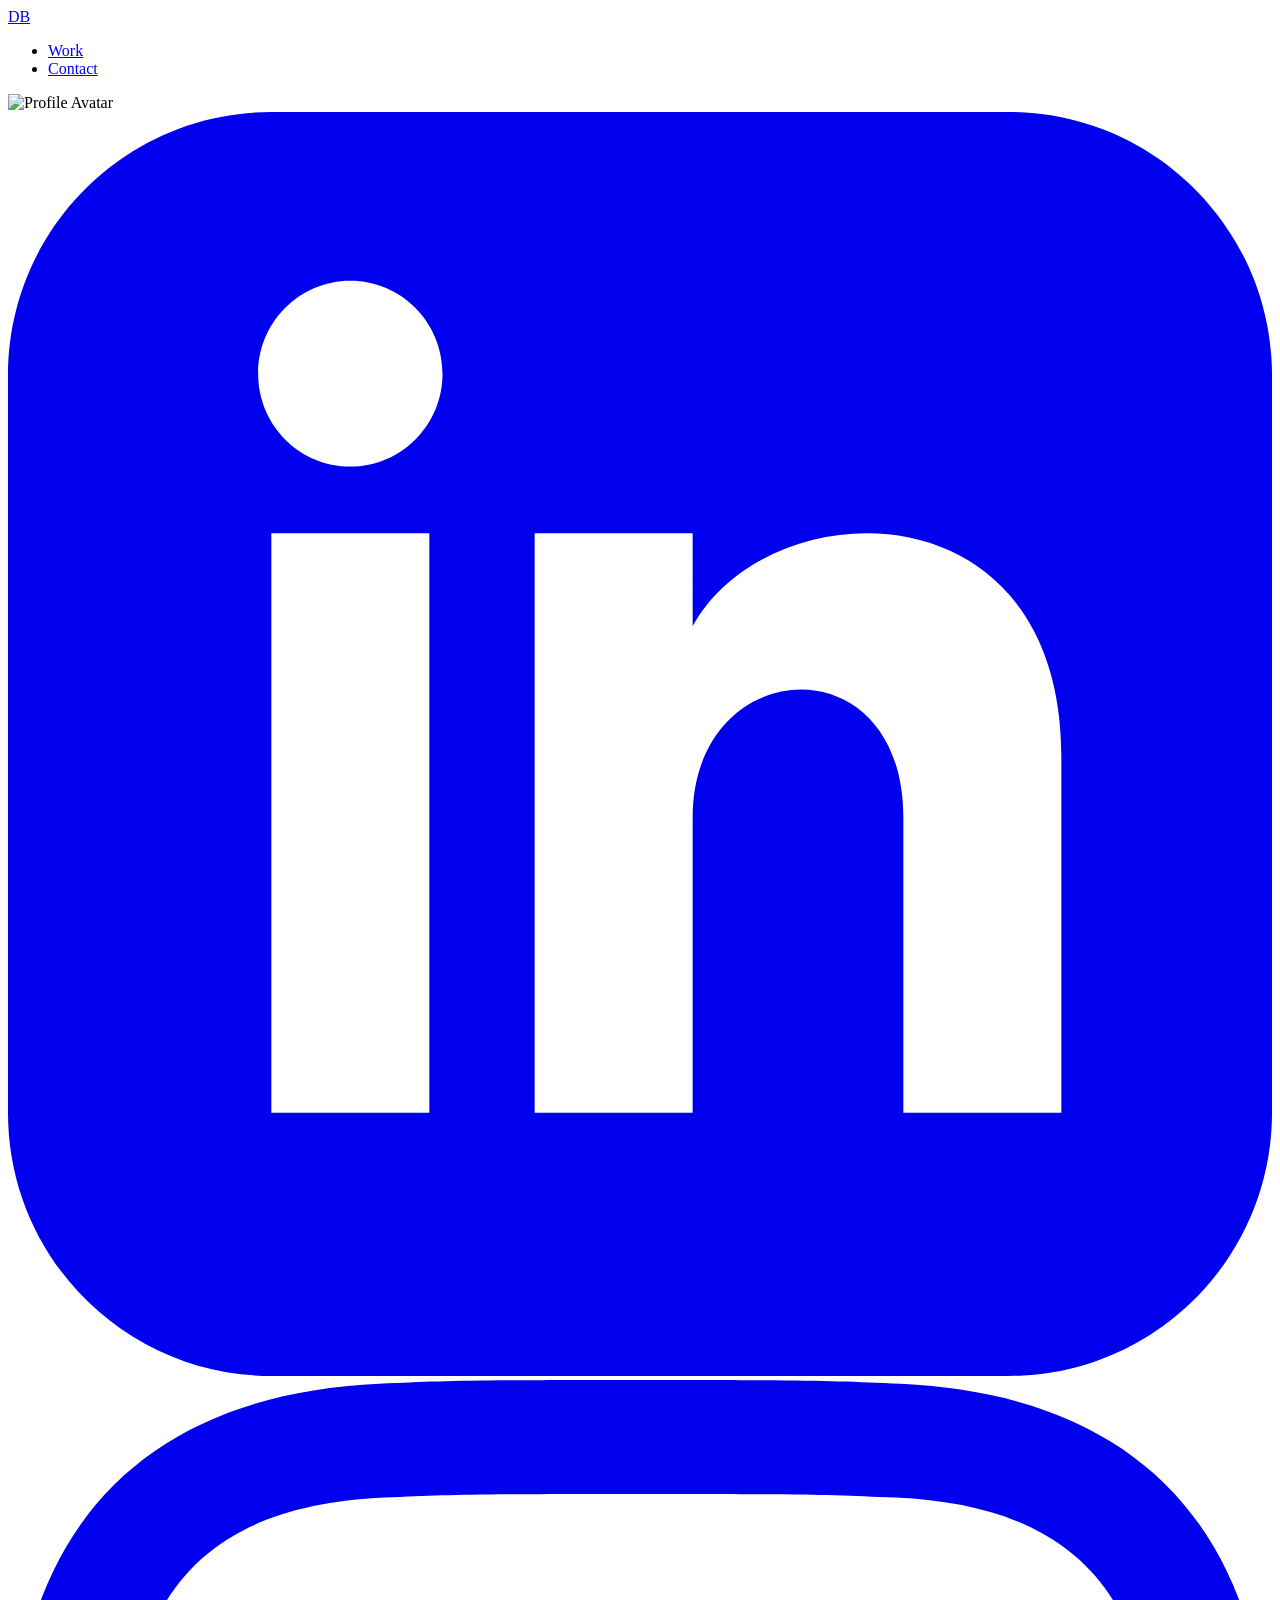
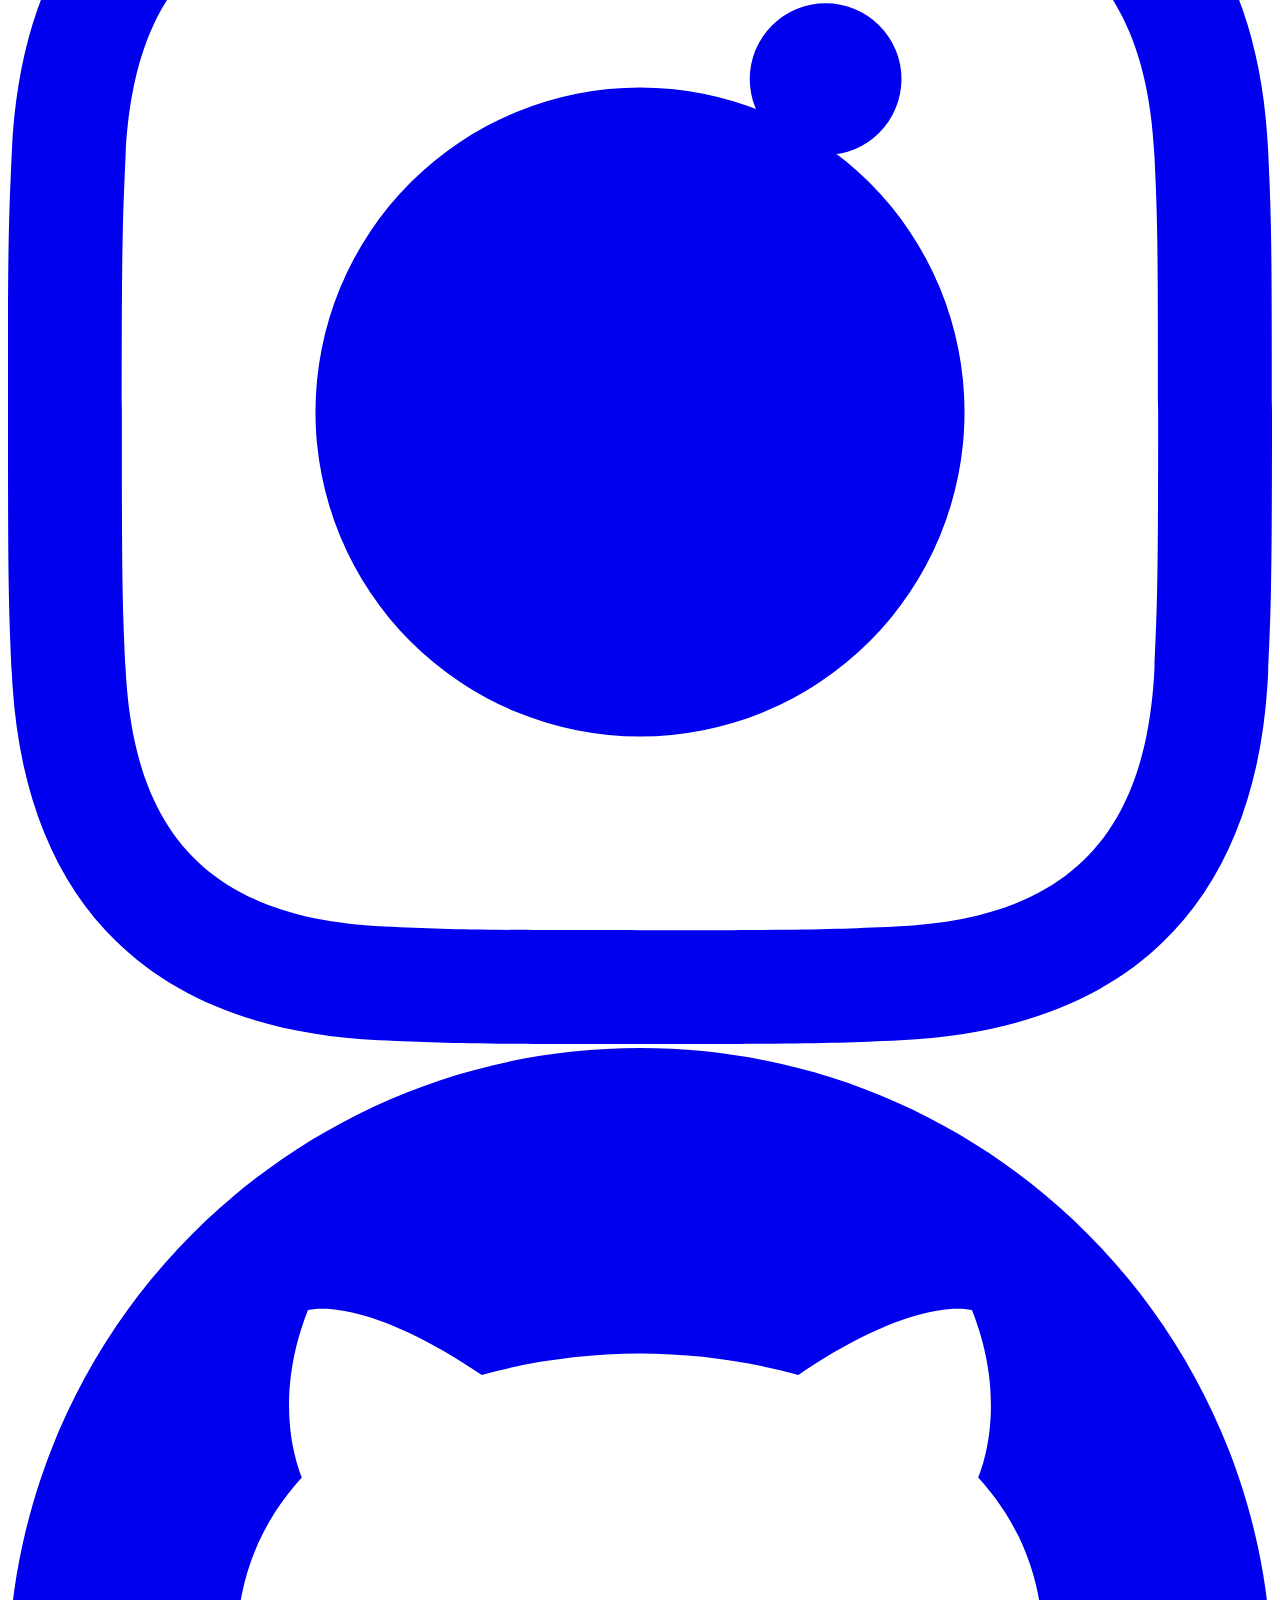
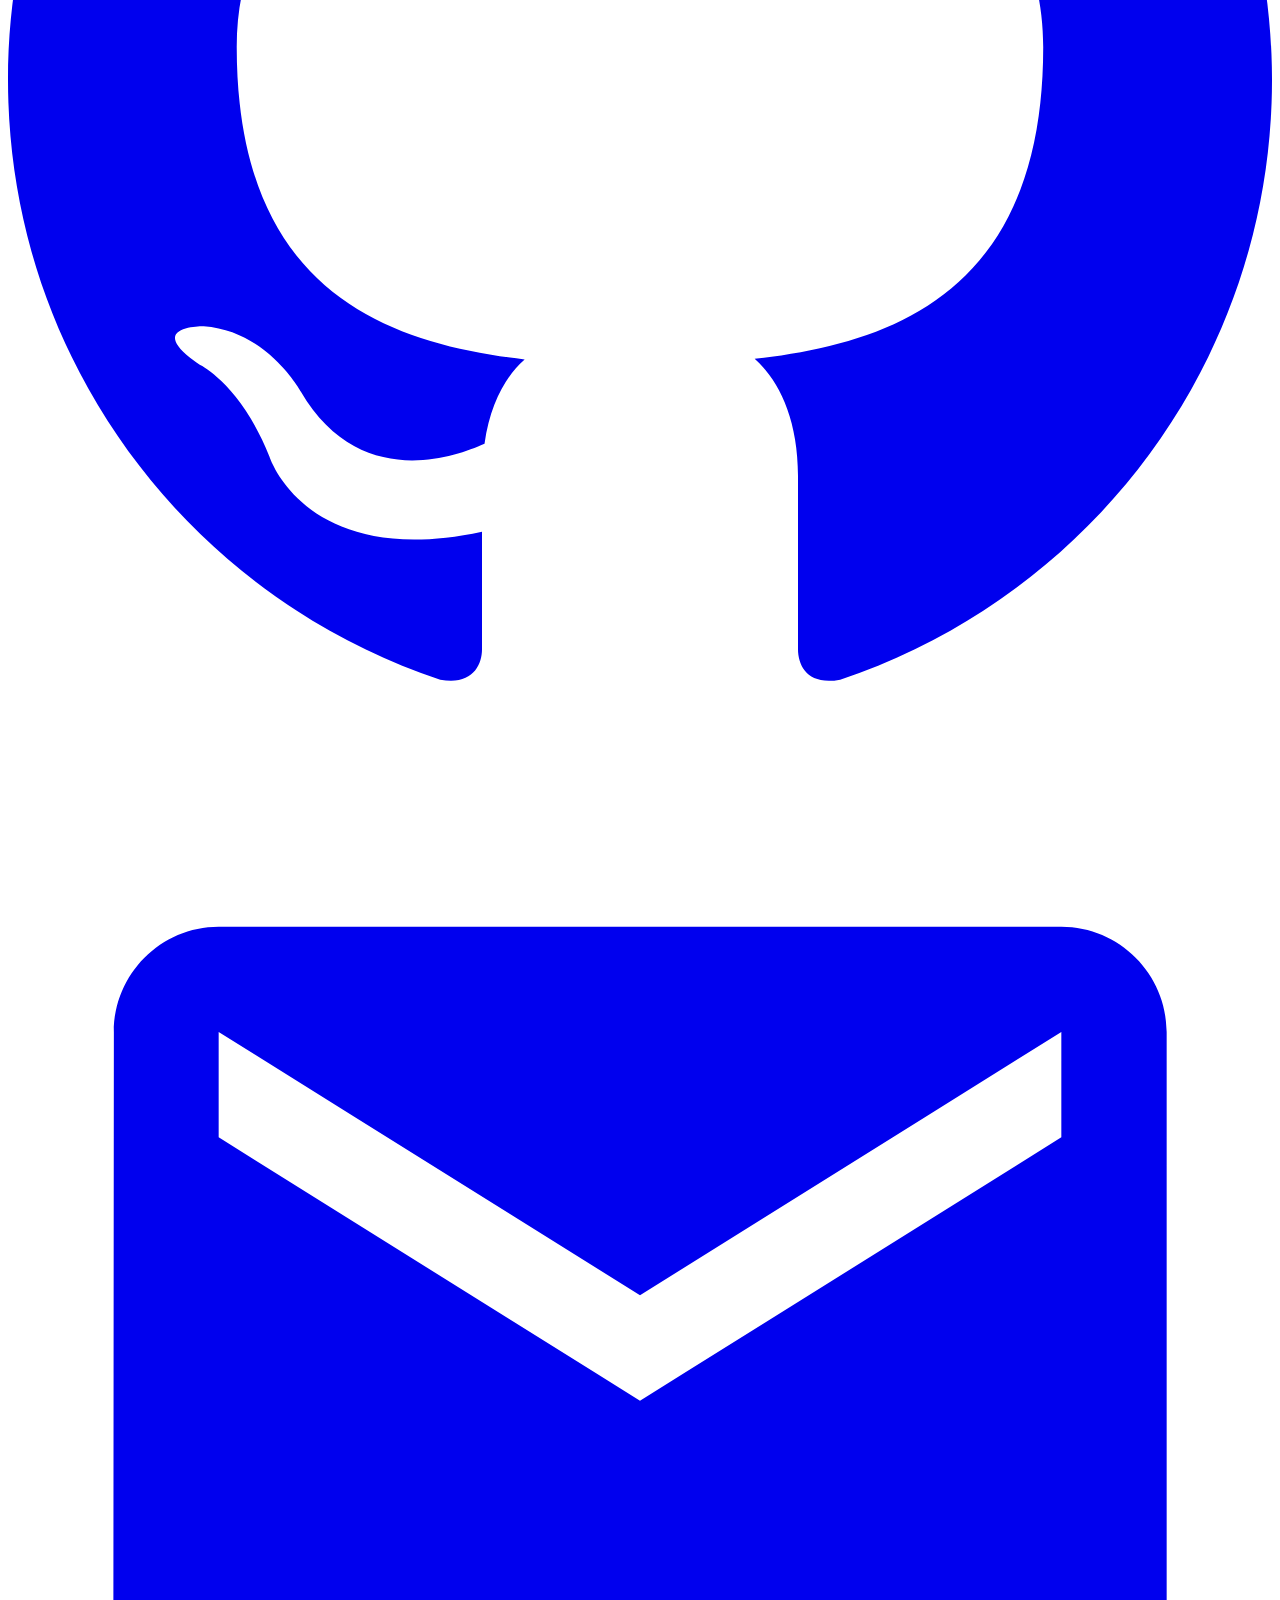
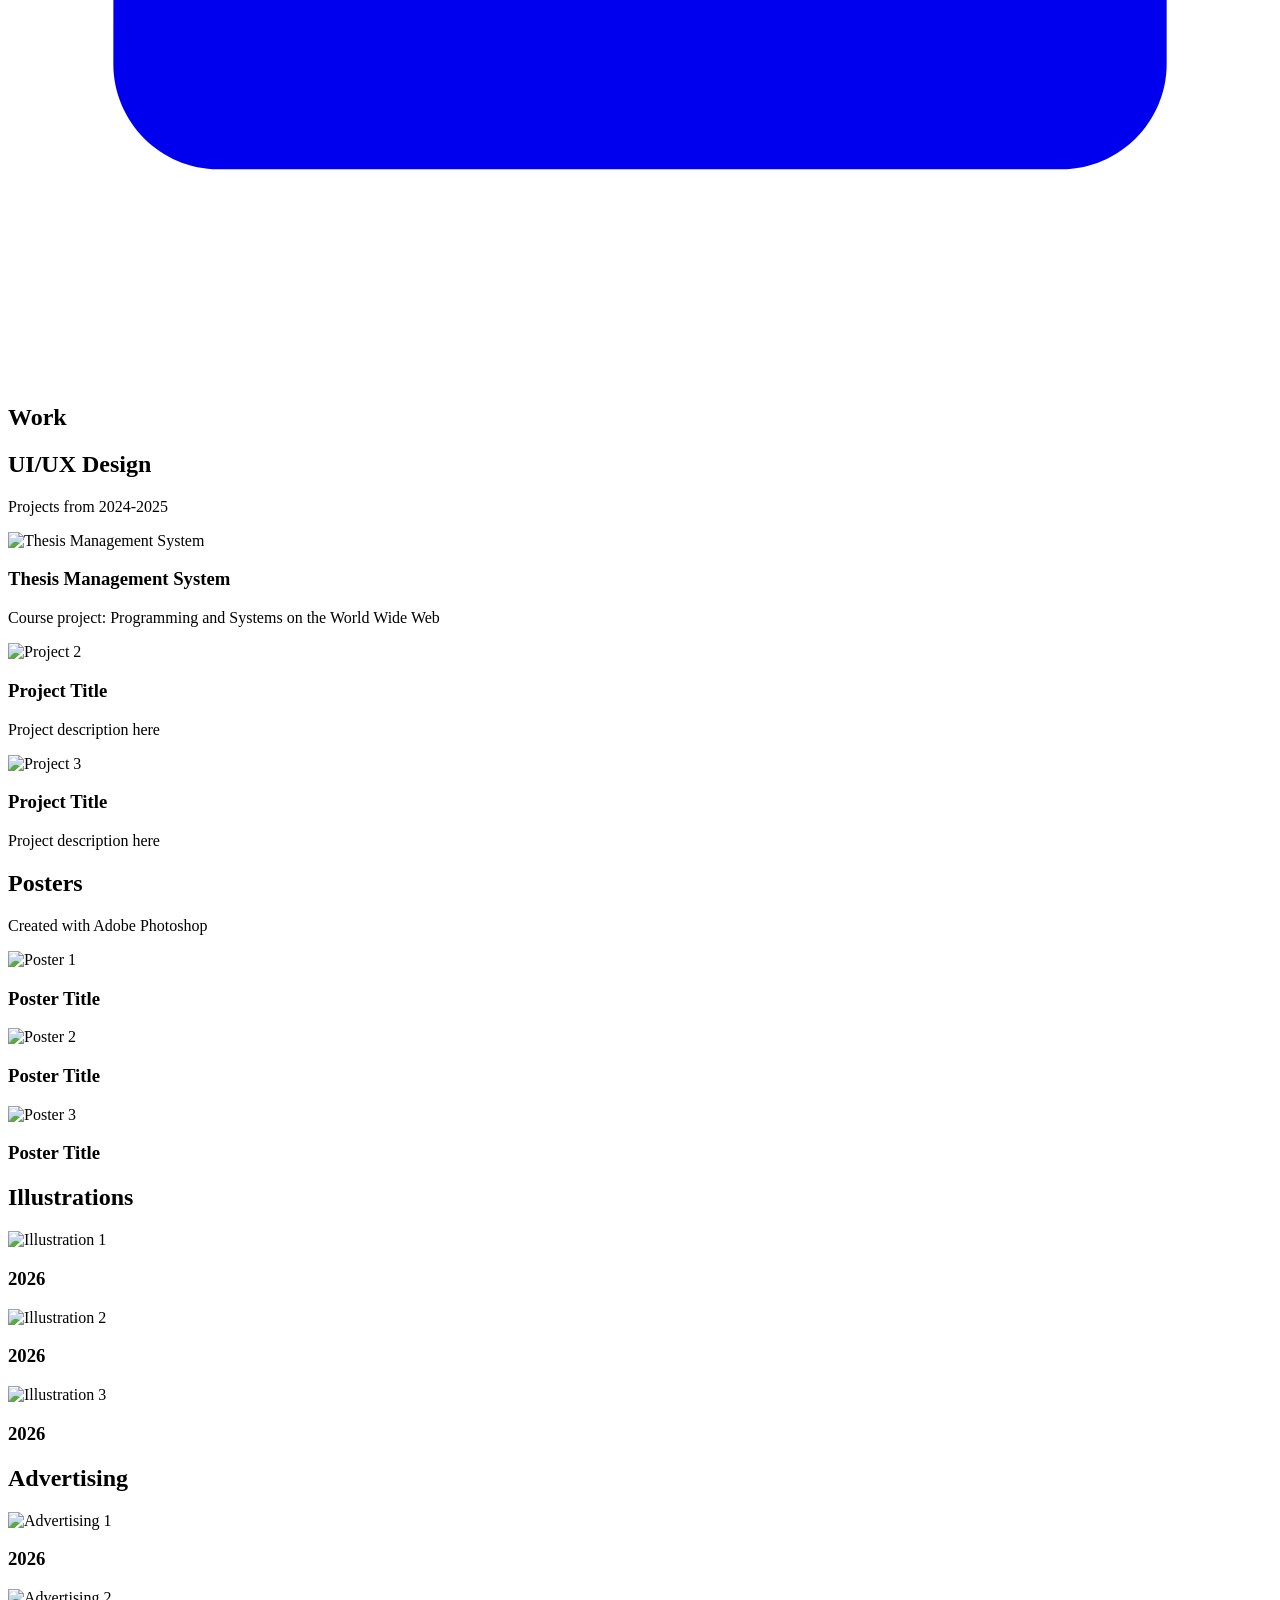
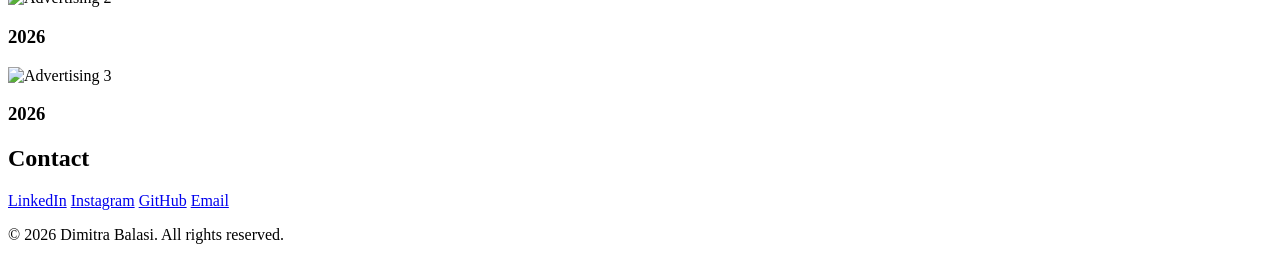
==== index.html @ 4e29cf8a "the beginning" ====
<!DOCTYPE html>
<html lang="en">
<head>
    <meta charset="UTF-8">
    <meta name="viewport" content="width=device-width, initial-scale=1.0">
    <title>Dimitra Balasi - Portfolio</title>
    <link rel="stylesheet" href="styles.css">
</head>
<body>
    <!-- Header & Navigation -->
    <header class="header">
        <nav class="navbar">
            <div class="nav-container">
                <a href="#" class="logo">DB</a>
                <ul class="nav-links">
                    <li><a href="#work">Work</a></li>
                    <li><a href="#contact">Contact</a></li>
                </ul>
            </div>
        </nav>
    </header>

    <!-- Hero Section -->
    <section class="hero">
        <div class="hero-content">
            <img src="assets/avatar.png" alt="Profile Avatar" class="avatar">
            <div class="social-links">
                <a href="https://linkedin.com" target="_blank" title="LinkedIn">
                    <svg viewBox="0 0 24 24" fill="currentColor">
                        <path d="M19 0h-14c-2.761 0-5 2.239-5 5v14c0 2.761 2.239 5 5 5h14c2.762 0 5-2.239 5-5v-14c0-2.761-2.238-5-5-5zm-11 19h-3v-11h3v11zm-1.5-12.268c-.966 0-1.75-.79-1.75-1.764s.784-1.764 1.75-1.764 1.75.79 1.75 1.764-.783 1.764-1.75 1.764zm13.5 12.268h-3v-5.604c0-3.368-4-3.113-4 0v5.604h-3v-11h3v1.765c1.396-2.586 7-2.777 7 2.476v6.759z"/>
                    </svg>
                </a>
                <a href="https://instagram.com" target="_blank" title="Instagram">
                    <svg viewBox="0 0 24 24" fill="currentColor">
                        <path d="M12 2.163c3.204 0 3.584.012 4.85.07 3.252.148 4.771 1.691 4.919 4.919.058 1.265.069 1.645.069 4.849 0 3.205-.012 3.584-.069 4.849-.149 3.225-1.664 4.771-4.919 4.919-1.266.058-1.644.07-4.85.07-3.204 0-3.584-.012-4.849-.07-3.26-.149-4.771-1.699-4.919-4.92-.058-1.265-.07-1.644-.07-4.849 0-3.204.013-3.583.07-4.849.149-3.227 1.664-4.771 4.919-4.919 1.266-.057 1.645-.069 4.849-.069zm0-2.163c-3.259 0-3.667.014-4.947.072-4.358.2-6.78 2.618-6.98 6.98-.059 1.281-.073 1.689-.073 4.948 0 3.259.014 3.668.072 4.948.2 4.358 2.618 6.78 6.98 6.98 1.281.058 1.689.072 4.948.072 3.259 0 3.668-.014 4.948-.072 4.354-.2 6.782-2.618 6.979-6.98.059-1.28.073-1.689.073-4.948 0-3.259-.014-3.667-.072-4.947-.196-4.354-2.617-6.78-6.979-6.98-1.281-.059-1.69-.073-4.949-.073zM5.838 12a6.162 6.162 0 1112.324 0 6.162 6.162 0 01-12.324 0zM12 16a4 4 0 110-8 4 4 0 010 8zm4.965-10.322a1.44 1.44 0 11-2.881.001 1.44 1.44 0 012.881-.001z"/>
                    </svg>
                </a>
                <a href="https://github.com" target="_blank" title="GitHub">
                    <svg viewBox="0 0 24 24" fill="currentColor">
                        <path d="M12 0c-6.626 0-12 5.373-12 12 0 5.302 3.438 9.8 8.207 11.387.599.111.793-.261.793-.577v-2.234c-3.338.726-4.033-1.416-4.033-1.416-.546-1.387-1.333-1.756-1.333-1.756-1.089-.745.083-.729.083-.729 1.205.084 1.839 1.237 1.839 1.237 1.07 1.834 2.807 1.304 3.492.997.107-.775.418-1.305.762-1.604-2.665-.305-5.467-1.334-5.467-5.931 0-1.311.469-2.381 1.236-3.221-.124-.303-.535-1.524.117-3.176 0 0 1.008-.322 3.301 1.23.957-.266 1.983-.399 3.003-.404 1.02.005 2.047.138 3.006.404 2.291-1.552 3.297-1.23 3.297-1.23.653 1.653.242 2.874.118 3.176.77.84 1.235 1.911 1.235 3.221 0 4.609-2.807 5.624-5.479 5.921.43.372.823 1.102.823 2.222v 3.293c0 .319.192.694.801.576 4.765-1.589 8.199-6.086 8.199-11.386 0-6.627-5.373-12-12-12z"/>
                    </svg>
                </a>
                <a href="mailto:contact@example.com" title="Email">
                    <svg viewBox="0 0 24 24" fill="currentColor">
                        <path d="M20 4H4c-1.1 0-1.99.9-1.99 2L2 18c0 1.1.9 2 2 2h16c1.1 0 2-.9 2-2V6c0-1.1-.9-2-2-2zm0 4l-8 5-8-5V6l8 5 8-5v2z"/>
                    </svg>
                </a>
            </div>
        </div>
    </section>

    <!-- Work Section -->
    <section id="work" class="work">
        <h1>Work</h1>
        
        <!-- UI/UX Design -->
        <div class="portfolio-category">
            <h2>UI/UX Design</h2>
            <p class="category-description">Projects from 2024-2025</p>
            <div class="portfolio-grid">
                <div class="portfolio-item">
                    <img src="assets/uiux-1.jpg" alt="Thesis Management System">
                    <h3>Thesis Management System</h3>
                    <p>Course project: Programming and Systems on the World Wide Web</p>
                </div>
                <div class="portfolio-item">
                    <img src="assets/uiux-2.jpg" alt="Project 2">
                    <h3>Project Title</h3>
                    <p>Project description here</p>
                </div>
                <div class="portfolio-item">
                    <img src="assets/uiux-3.jpg" alt="Project 3">
                    <h3>Project Title</h3>
                    <p>Project description here</p>
                </div>
            </div>
        </div>

        <!-- Posters -->
        <div class="portfolio-category">
            <h2>Posters</h2>
            <p class="category-description">Created with Adobe Photoshop</p>
            <div class="portfolio-grid">
                <div class="portfolio-item">
                    <img src="assets/poster-1.jpg" alt="Poster 1">
                    <h3>Poster Title</h3>
                </div>
                <div class="portfolio-item">
                    <img src="assets/poster-2.jpg" alt="Poster 2">
                    <h3>Poster Title</h3>
                </div>
                <div class="portfolio-item">
                    <img src="assets/poster-3.jpg" alt="Poster 3">
                    <h3>Poster Title</h3>
                </div>
            </div>
        </div>

        <!-- Illustrations -->
        <div class="portfolio-category">
            <h2>Illustrations</h2>
            <div class="portfolio-grid">
                <div class="portfolio-item">
                    <img src="assets/illustration-1.jpg" alt="Illustration 1">
                    <h3>2026</h3>
                </div>
                <div class="portfolio-item">
                    <img src="assets/illustration-2.jpg" alt="Illustration 2">
                    <h3>2026</h3>
                </div>
                <div class="portfolio-item">
                    <img src="assets/illustration-3.jpg" alt="Illustration 3">
                    <h3>2026</h3>
                </div>
            </div>
        </div>

        <!-- Advertising -->
        <div class="portfolio-category">
            <h2>Advertising</h2>
            <div class="portfolio-grid">
                <div class="portfolio-item">
                    <img src="assets/advertising-1.jpg" alt="Advertising 1">
                    <h3>2026</h3>
                </div>
                <div class="portfolio-item">
                    <img src="assets/advertising-2.jpg" alt="Advertising 2">
                    <h3>2026</h3>
                </div>
                <div class="portfolio-item">
                    <img src="assets/advertising-3.jpg" alt="Advertising 3">
                    <h3>2026</h3>
                </div>
            </div>
        </div>
    </section>

    <!-- Contact Section -->
    <section id="contact" class="contact">
        <h2>Contact</h2>
        <div class="contact-links">
            <a href="https://linkedin.com">LinkedIn</a>
            <a href="https://instagram.com">Instagram</a>
            <a href="https://github.com">GitHub</a>
            <a href="mailto:contact@example.com">Email</a>
        </div>
    </section>

    <footer class="footer">
        <p>&copy; 2026 Dimitra Balasi. All rights reserved.</p>
    </footer>

    <script src="script.js"></script>
</body>
</html>
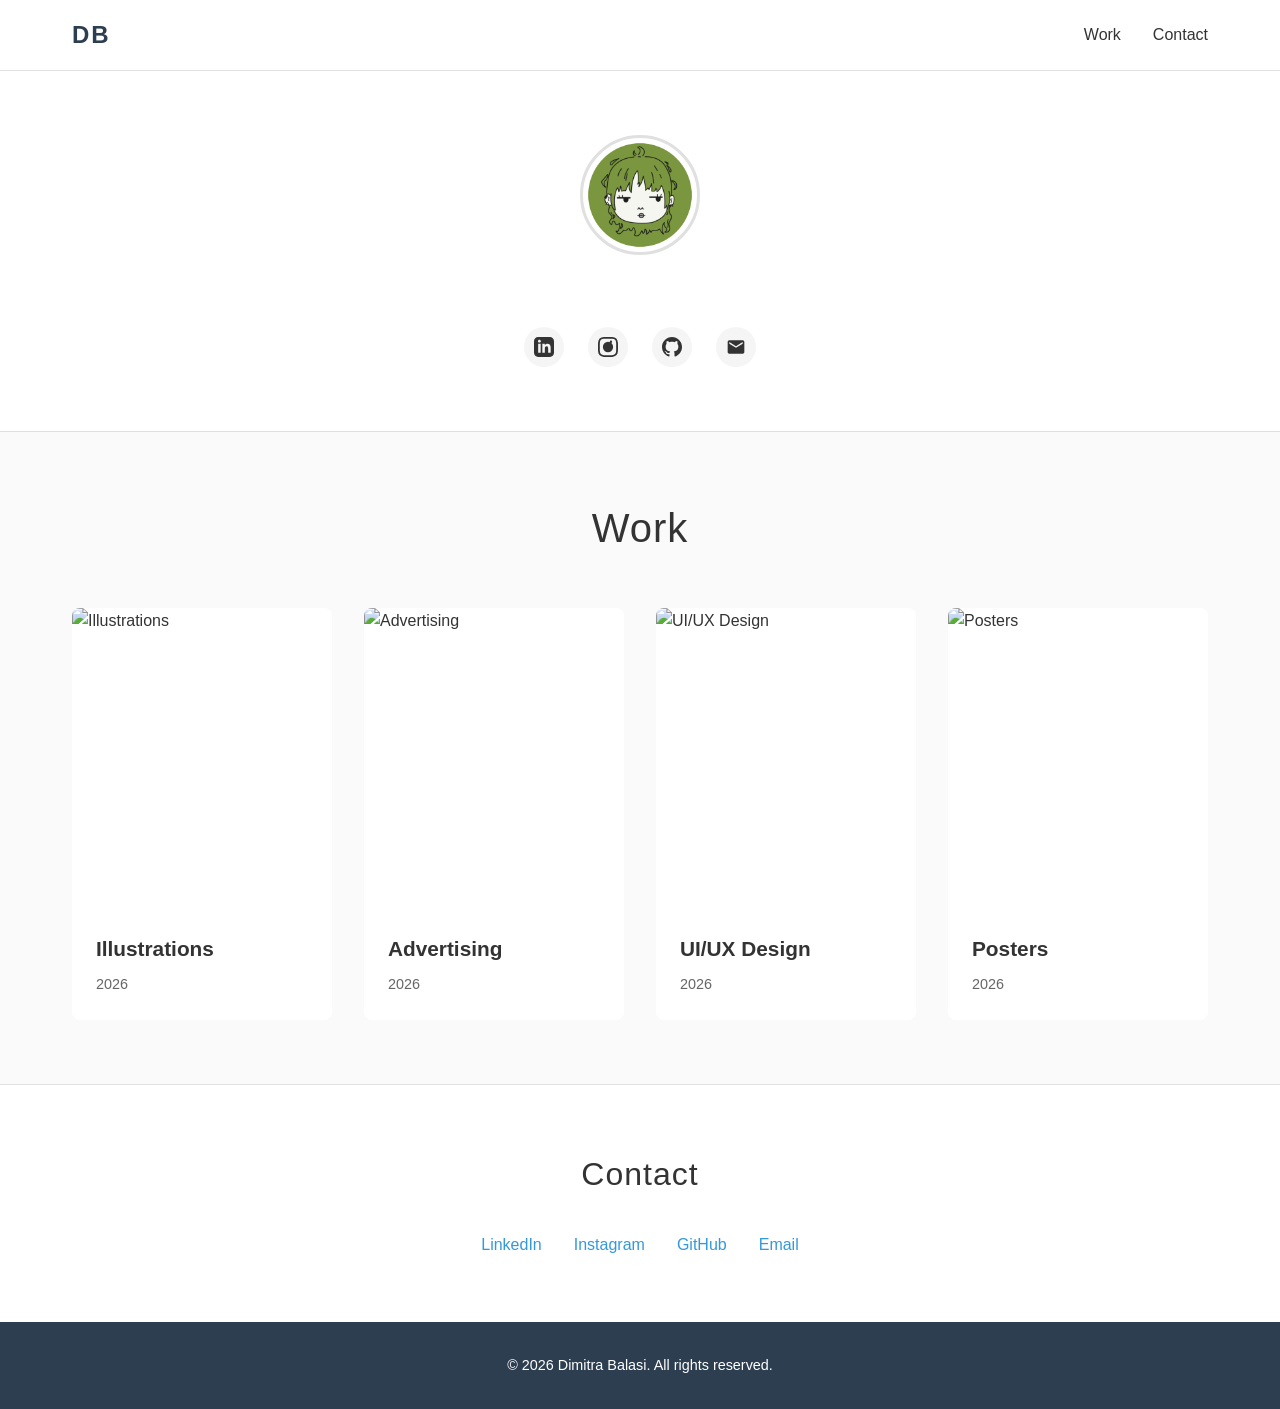
==== commit 597bde46: "pages" ====
--- a/index.html
+++ b/index.html
@@ -11,7 +11,7 @@
     <header class="header">
         <nav class="navbar">
             <div class="nav-container">
-                <a href="#" class="logo">DB</a>
+                <a href="index.html" class="logo">DB</a>
                 <ul class="nav-links">
                     <li><a href="#work">Work</a></li>
                     <li><a href="#contact">Contact</a></li>
@@ -49,89 +49,30 @@
         </div>
     </section>
 
-    <!-- Work Section -->
+    <!-- Work Section - Category Cards -->
     <section id="work" class="work">
         <h1>Work</h1>
-        
-        <!-- UI/UX Design -->
-        <div class="portfolio-category">
-            <h2>UI/UX Design</h2>
-            <p class="category-description">Projects from 2024-2025</p>
-            <div class="portfolio-grid">
-                <div class="portfolio-item">
-                    <img src="assets/uiux-1.jpg" alt="Thesis Management System">
-                    <h3>Thesis Management System</h3>
-                    <p>Course project: Programming and Systems on the World Wide Web</p>
-                </div>
-                <div class="portfolio-item">
-                    <img src="assets/uiux-2.jpg" alt="Project 2">
-                    <h3>Project Title</h3>
-                    <p>Project description here</p>
-                </div>
-                <div class="portfolio-item">
-                    <img src="assets/uiux-3.jpg" alt="Project 3">
-                    <h3>Project Title</h3>
-                    <p>Project description here</p>
-                </div>
-            </div>
-        </div>
-
-        <!-- Posters -->
-        <div class="portfolio-category">
-            <h2>Posters</h2>
-            <p class="category-description">Created with Adobe Photoshop</p>
-            <div class="portfolio-grid">
-                <div class="portfolio-item">
-                    <img src="assets/poster-1.jpg" alt="Poster 1">
-                    <h3>Poster Title</h3>
-                </div>
-                <div class="portfolio-item">
-                    <img src="assets/poster-2.jpg" alt="Poster 2">
-                    <h3>Poster Title</h3>
-                </div>
-                <div class="portfolio-item">
-                    <img src="assets/poster-3.jpg" alt="Poster 3">
-                    <h3>Poster Title</h3>
-                </div>
-            </div>
-        </div>
-
-        <!-- Illustrations -->
-        <div class="portfolio-category">
-            <h2>Illustrations</h2>
-            <div class="portfolio-grid">
-                <div class="portfolio-item">
-                    <img src="assets/illustration-1.jpg" alt="Illustration 1">
-                    <h3>2026</h3>
-                </div>
-                <div class="portfolio-item">
-                    <img src="assets/illustration-2.jpg" alt="Illustration 2">
-                    <h3>2026</h3>
-                </div>
-                <div class="portfolio-item">
-                    <img src="assets/illustration-3.jpg" alt="Illustration 3">
-                    <h3>2026</h3>
-                </div>
-            </div>
-        </div>
-
-        <!-- Advertising -->
-        <div class="portfolio-category">
-            <h2>Advertising</h2>
-            <div class="portfolio-grid">
-                <div class="portfolio-item">
-                    <img src="assets/advertising-1.jpg" alt="Advertising 1">
-                    <h3>2026</h3>
-                </div>
-                <div class="portfolio-item">
-                    <img src="assets/advertising-2.jpg" alt="Advertising 2">
-                    <h3>2026</h3>
-                </div>
-                <div class="portfolio-item">
-                    <img src="assets/advertising-3.jpg" alt="Advertising 3">
-                    <h3>2026</h3>
-                </div>
-            </div>
+        <div class="categories-grid">
+            <a href="illustrations.html" class="category-card">
+                <img src="assets/illustrations/cover.jpg" alt="Illustrations">
+                <h2>Illustrations</h2>
+                <p>2026</p>
+            </a>
+            <a href="advertising.html" class="category-card">
+                <img src="assets/advertising/cover.jpg" alt="Advertising">
+                <h2>Advertising</h2>
+                <p>2026</p>
+            </a>
+            <a href="uiux.html" class="category-card">
+                <img src="assets/uiux/cover.jpg" alt="UI/UX Design">
+                <h2>UI/UX Design</h2>
+                <p>2026</p>
+            </a>
+            <a href="posters.html" class="category-card">
+                <img src="assets/posters/cover.jpg" alt="Posters">
+                <h2>Posters</h2>
+                <p>2026</p>
+            </a>
         </div>
     </section>
 
--- a/styles.css
+++ b/styles.css
@@ -0,0 +1,392 @@
+* {
+    margin: 0;
+    padding: 0;
+    box-sizing: border-box;
+}
+
+:root {
+    --primary-color: #2c3e50;
+    --text-color: #333;
+    --light-text: #666;
+    --border-color: #e0e0e0;
+    --hover-color: #f5f5f5;
+    --accent-color: #3498db;
+}
+
+html {
+    scroll-behavior: smooth;
+}
+
+body {
+    font-family: -apple-system, BlinkMacSystemFont, 'Segoe UI', Roboto, 'Helvetica Neue', Arial, sans-serif;
+    line-height: 1.6;
+    color: var(--text-color);
+    background-color: #fafafa;
+}
+
+/* Header & Navigation */
+.header {
+    position: sticky;
+    top: 0;
+    background: white;
+    border-bottom: 1px solid var(--border-color);
+    z-index: 100;
+}
+
+.navbar {
+    padding: 1rem 0;
+}
+
+.nav-container {
+    max-width: 1200px;
+    margin: 0 auto;
+    padding: 0 2rem;
+    display: flex;
+    justify-content: space-between;
+    align-items: center;
+}
+
+.logo {
+    font-weight: 700;
+    font-size: 1.5rem;
+    color: var(--primary-color);
+    text-decoration: none;
+    letter-spacing: 2px;
+}
+
+.nav-links {
+    display: flex;
+    list-style: none;
+    gap: 2rem;
+}
+
+.nav-links a {
+    text-decoration: none;
+    color: var(--text-color);
+    font-weight: 500;
+    transition: color 0.3s ease;
+}
+
+.nav-links a:hover {
+    color: var(--accent-color);
+}
+
+/* Hero Section */
+.hero {
+    padding: 4rem 2rem;
+    text-align: center;
+    border-bottom: 1px solid var(--border-color);
+    background: white;
+}
+
+.hero-content {
+    max-width: 1200px;
+    margin: 0 auto;
+}
+
+.avatar {
+    width: 120px;
+    height: 120px;
+    border-radius: 50%;
+    margin-bottom: 2rem;
+    object-fit: cover;
+    border: 3px solid var(--border-color);
+}
+
+.social-links {
+    display: flex;
+    justify-content: center;
+    gap: 1.5rem;
+    margin-top: 2rem;
+}
+
+.social-links a {
+    width: 40px;
+    height: 40px;
+    display: flex;
+    align-items: center;
+    justify-content: center;
+    color: var(--text-color);
+    transition: all 0.3s ease;
+    border-radius: 50%;
+    background: var(--hover-color);
+}
+
+.social-links a:hover {
+    color: var(--accent-color);
+    transform: translateY(-3px);
+}
+
+.social-links svg {
+    width: 20px;
+    height: 20px;
+}
+
+/* Work Section */
+.work {
+    max-width: 1200px;
+    margin: 0 auto;
+    padding: 4rem 2rem;
+}
+
+.work > h1 {
+    font-size: 2.5rem;
+    margin-bottom: 3rem;
+    text-align: center;
+    font-weight: 300;
+    letter-spacing: 1px;
+}
+
+.portfolio-category {
+    margin-bottom: 4rem;
+}
+
+.portfolio-category h2 {
+    font-size: 1.8rem;
+    margin-bottom: 0.5rem;
+    font-weight: 400;
+    letter-spacing: 0.5px;
+}
+
+.category-description {
+    color: var(--light-text);
+    margin-bottom: 2rem;
+    font-size: 0.95rem;
+}
+
+.portfolio-grid {
+    display: grid;
+    grid-template-columns: repeat(auto-fit, minmax(300px, 1fr));
+    gap: 2rem;
+    margin-bottom: 2rem;
+}
+
+.portfolio-item {
+    background: white;
+    border-radius: 8px;
+    overflow: hidden;
+    transition: all 0.3s ease;
+    cursor: pointer;
+}
+
+.portfolio-item:hover {
+    transform: translateY(-5px);
+    box-shadow: 0 10px 30px rgba(0, 0, 0, 0.1);
+}
+
+.portfolio-item img {
+    width: 100%;
+    height: 250px;
+    object-fit: cover;
+    display: block;
+}
+
+.portfolio-item h3 {
+    padding: 1rem 1rem 0.5rem;
+    font-size: 1.1rem;
+    font-weight: 600;
+    color: var(--text-color);
+}
+
+.portfolio-item p {
+    padding: 0 1rem 1rem;
+    font-size: 0.9rem;
+    color: var(--light-text);
+}
+
+/* Contact Section */
+.contact {
+    background: white;
+    padding: 4rem 2rem;
+    text-align: center;
+    border-top: 1px solid var(--border-color);
+}
+
+.contact h2 {
+    font-size: 2rem;
+    margin-bottom: 2rem;
+    font-weight: 300;
+    letter-spacing: 1px;
+}
+
+.contact-links {
+    display: flex;
+    justify-content: center;
+    gap: 2rem;
+    flex-wrap: wrap;
+}
+
+.contact-links a {
+    text-decoration: none;
+    color: var(--accent-color);
+    font-weight: 500;
+    transition: all 0.3s ease;
+    font-size: 1rem;
+}
+
+.contact-links a:hover {
+    color: var(--primary-color);
+    text-decoration: underline;
+}
+
+/* Footer */
+.footer {
+    background: var(--primary-color);
+    color: white;
+    text-align: center;
+    padding: 2rem;
+    font-size: 0.9rem;
+}
+
+/* Responsive Design */
+@media (max-width: 768px) {
+    .nav-links {
+        gap: 1rem;
+    }
+
+    .work > h1 {
+        font-size: 1.8rem;
+    }
+
+    .portfolio-category h2 {
+        font-size: 1.4rem;
+    }
+
+    .portfolio-grid {
+        grid-template-columns: 1fr;
+        gap: 1.5rem;
+    }
+
+    .portfolio-item img {
+        height: 200px;
+    }
+
+    .hero {
+        padding: 2rem 1rem;
+    }
+
+    .contact-links {
+        gap: 1rem;
+        font-size: 0.9rem;
+    }
+}
+
+@media (max-width: 480px) {
+    .nav-container {
+        padding: 0 1rem;
+    }
+
+    .nav-links {
+        gap: 0.5rem;
+        font-size: 0.9rem;
+    }
+
+    .work {
+        padding: 2rem 1rem;
+    }
+
+    .avatar {
+        width: 100px;
+        height: 100px;
+    }
+}
+
+/* Category Cards Grid on Homepage */
+.categories-grid {
+    display: grid;
+    grid-template-columns: repeat(auto-fit, minmax(250px, 1fr));
+    gap: 2rem;
+    margin-top: 2rem;
+}
+
+.category-card {
+    text-decoration: none;
+    color: inherit;
+    background: white;
+    border-radius: 8px;
+    overflow: hidden;
+    transition: all 0.3s ease;
+    display: flex;
+    flex-direction: column;
+}
+
+.category-card:hover {
+    transform: translateY(-8px);
+    box-shadow: 0 15px 40px rgba(0, 0, 0, 0.12);
+}
+
+.category-card img {
+    width: 100%;
+    height: 300px;
+    object-fit: cover;
+    display: block;
+}
+
+.category-card h2 {
+    padding: 1.5rem 1.5rem 0.5rem;
+    font-size: 1.3rem;
+    font-weight: 600;
+}
+
+.category-card p {
+    padding: 0 1.5rem 1.5rem;
+    color: var(--light-text);
+    font-size: 0.9rem;
+}
+
+/* Category Page Styling */
+.category-page {
+    max-width: 1200px;
+    margin: 0 auto;
+    padding: 4rem 2rem;
+}
+
+.category-header {
+    margin-bottom: 3rem;
+    position: relative;
+}
+
+.back-button {
+    display: inline-block;
+    margin-bottom: 1.5rem;
+    color: var(--accent-color);
+    text-decoration: none;
+    font-weight: 500;
+    transition: color 0.3s ease;
+}
+
+.back-button:hover {
+    color: var(--primary-color);
+}
+
+.category-header h1 {
+    font-size: 2.5rem;
+    font-weight: 300;
+    letter-spacing: 1px;
+    margin-bottom: 0.5rem;
+}
+
+.category-subtitle {
+    color: var(--light-text);
+    font-size: 0.95rem;
+}
+
+/* Responsive */
+@media (max-width: 768px) {
+    .categories-grid {
+        grid-template-columns: repeat(auto-fit, minmax(200px, 1fr));
+        gap: 1.5rem;
+    }
+
+    .category-card img {
+        height: 200px;
+    }
+
+    .category-page {
+        padding: 2rem 1rem;
+    }
+
+    .category-header h1 {
+        font-size: 1.8rem;
+    }
+}
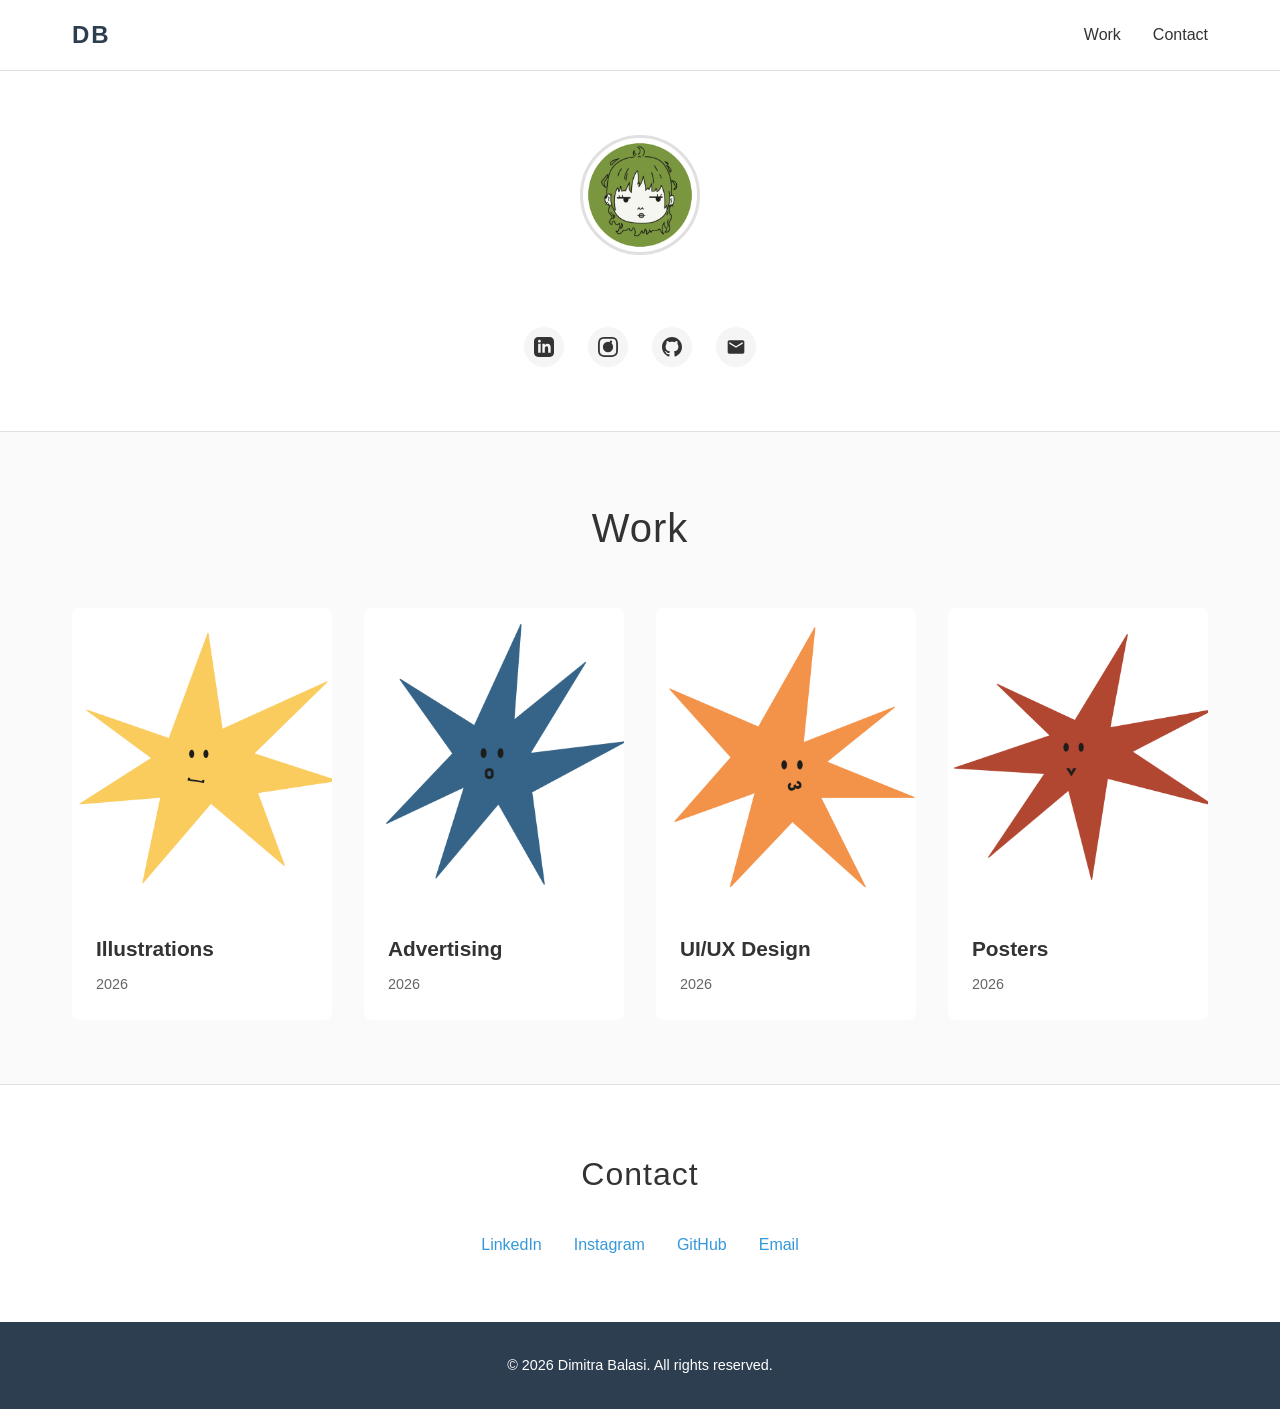
==== commit e4698f37: "fixed pictures" ====
--- a/index.html
+++ b/index.html
@@ -54,22 +54,22 @@
         <h1>Work</h1>
         <div class="categories-grid">
             <a href="illustrations.html" class="category-card">
-                <img src="assets/illustrations/cover.jpg" alt="Illustrations">
+                <img src="assets/illustrations/cover.png" alt="Illustrations">
                 <h2>Illustrations</h2>
                 <p>2026</p>
             </a>
             <a href="advertising.html" class="category-card">
-                <img src="assets/advertising/cover.jpg" alt="Advertising">
+                <img src="assets/advertising/cover.png" alt="Advertising">
                 <h2>Advertising</h2>
                 <p>2026</p>
             </a>
             <a href="uiux.html" class="category-card">
-                <img src="assets/uiux/cover.jpg" alt="UI/UX Design">
+                <img src="assets/uiux/cover.png" alt="UI/UX Design">
                 <h2>UI/UX Design</h2>
                 <p>2026</p>
             </a>
             <a href="posters.html" class="category-card">
-                <img src="assets/posters/cover.jpg" alt="Posters">
+                <img src="assets/posters/cover.png" alt="Posters">
                 <h2>Posters</h2>
                 <p>2026</p>
             </a>
